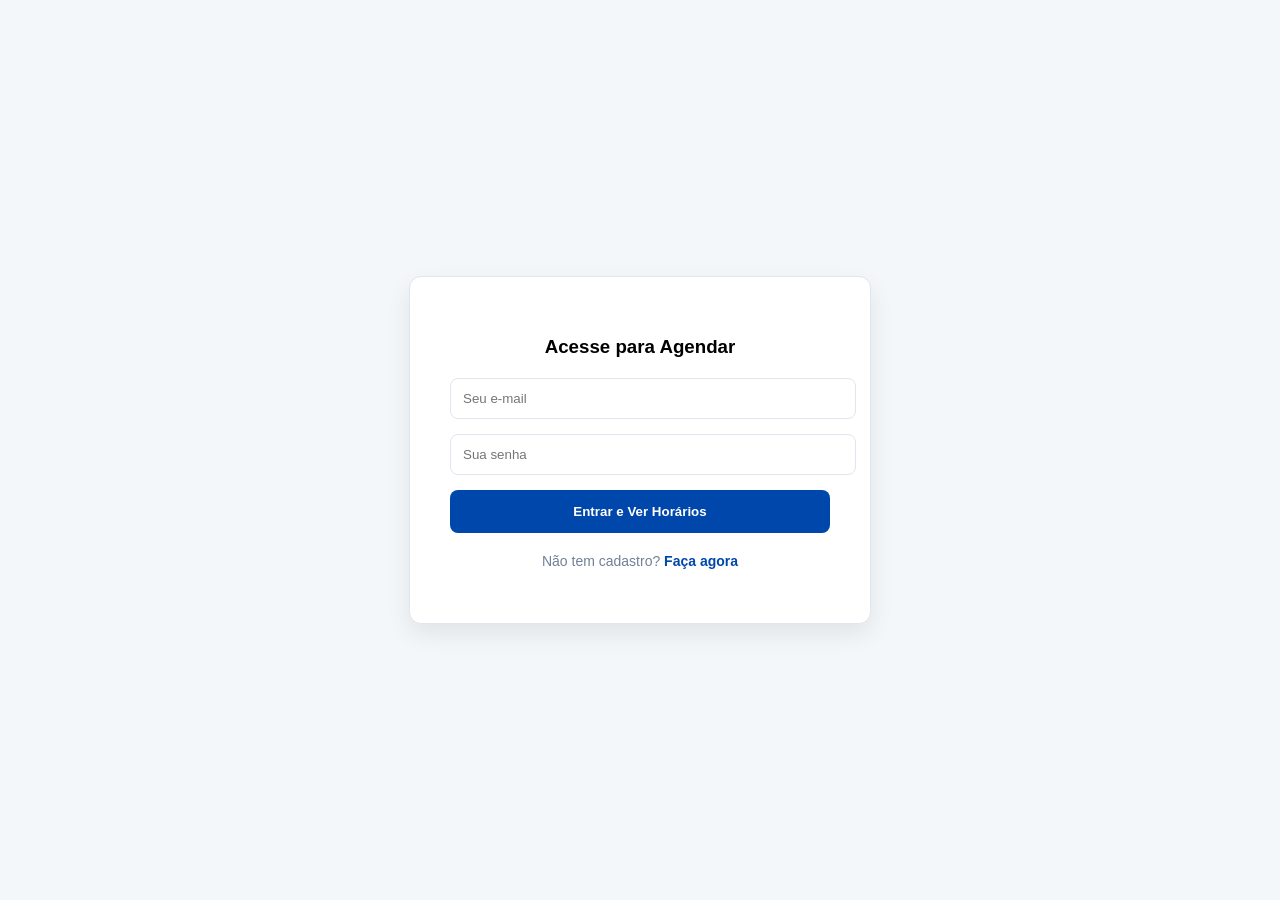
==== agendamento.html @ 19e9120d "Sistema Web de Gestão Médica - Projeto Integrador III" ====
<!DOCTYPE html>
<html lang="pt-br">
<head>
    <meta charset="UTF-8">
    <title>MedGestão | Agendamento</title>
    <link rel="stylesheet" href="temadoportaldeacesso.css">
    <link rel="icon" type="image/png" href="https://cdn-icons-png.flaticon.com/512/2869/2869833.png">
    <style>
        .grade-horarios { display: grid; grid-template-columns: repeat(3, 1fr); gap: 10px; margin-top: 15px; }
        .horario-item { 
            padding: 10px; border: 1px solid #e0e6ed; border-radius: 6px; 
            text-align: center; cursor: pointer; font-size: 14px; transition: 0.3s;
        }
        .horario-item:hover { background: #f0f7ff; border-color: #0047AB; }
        .horario-item.ocupado { background: #f5f5f5; color: #ccc; cursor: not-allowed; border-color: #eee; }
    </style>
</head>
<body class="auth-body">

    <div class="auth-card" id="card-agendamento">
        <div id="passo-login">
            <h3 style="text-align: center; margin-bottom: 20px;">Acesse para Agendar</h3>
            <input type="email" class="auth-input" placeholder="Seu e-mail">
            <input type="password" class="auth-input" placeholder="Sua senha">
            <button class="auth-btn" onclick="liberarAgenda()">Entrar e Ver Horários</button>
            
            <p style="text-align: center; margin-top: 20px; font-size: 14px; color: #718096;">
                Não tem cadastro? <a href="cadastro.html" style="color: #0047AB; font-weight: bold; text-decoration: none;">Faça agora</a>
            </p>
        </div>

        <div id="passo-agenda" style="display: none;">
            <h3 style="margin-bottom: 10px;">Horários Disponíveis</h3>
            <p style="font-size: 13px; color: #718096; margin-bottom: 20px;">Olá, selecione o melhor momento para sua consulta:</p>
            
            <div class="grade-horarios">
                <div class="horario-item">08:00</div>
                <div class="horario-item ocupado">09:00</div> <div class="horario-item">10:00</div>
                <div class="horario-item">14:00</div>
                <div class="horario-item">15:00</div>
                <div class="horario-item ocupado">16:00</div>
            </div>

            <button class="auth-btn" style="margin-top: 25px;" onclick="confirmar()">Confirmar Agendamento</button>
            <button onclick="window.location.href='login.html'" style="background:none; border:none; width:100%; margin-top:15px; color:#718096; cursor:pointer; font-size: 12px;">Sair</button>
        </div>
    </div>

    <script>
        function liberarAgenda() {
            // Aqui o Back-end validaria o usuário. No Front, apenas trocamos a tela:
            document.getElementById('passo-login').style.display = 'none';
            document.getElementById('passo-agenda').style.display = 'block';
            document.getElementById('card-agendamento').style.width = '500px'; // Aumenta o card para a grade
        }
        function confirmar() {
            alert('Agendamento solicitado com sucesso!');
            window.location.href = 'login.html';
        }
    </script>
</body>
</html>
---- temadoportaldeacesso.css ----
/* auth.css - Estilo para Login e Agendamento */

.auth-body {
    margin: 0;
    display: flex;
    justify-content: center;
    align-items: center;
    height: 100vh;
    background-color: #f4f7fa;
    font-family: 'Segoe UI', sans-serif;
}

.auth-card {
    background: white;
    width: 380px;
    padding: 40px;
    border-radius: 12px;
    border: 1px solid #e0e6ed;
    box-shadow: 0 10px 25px rgba(0,0,0,0.08);
    display: flex;
    flex-direction: column; /* Isso garante que tudo fique empilhado! */
}

.auth-input {
    width: 100%;
    padding: 12px;
    margin-bottom: 15px;
    border: 1px solid #e0e6ed;
    border-radius: 8px;
    outline: none;
}

.auth-btn {
    width: 100%;
    background-color: #0047AB;
    color: white;
    border: none;
    padding: 14px;
    border-radius: 8px;
    cursor: pointer;
    font-weight: bold;
}
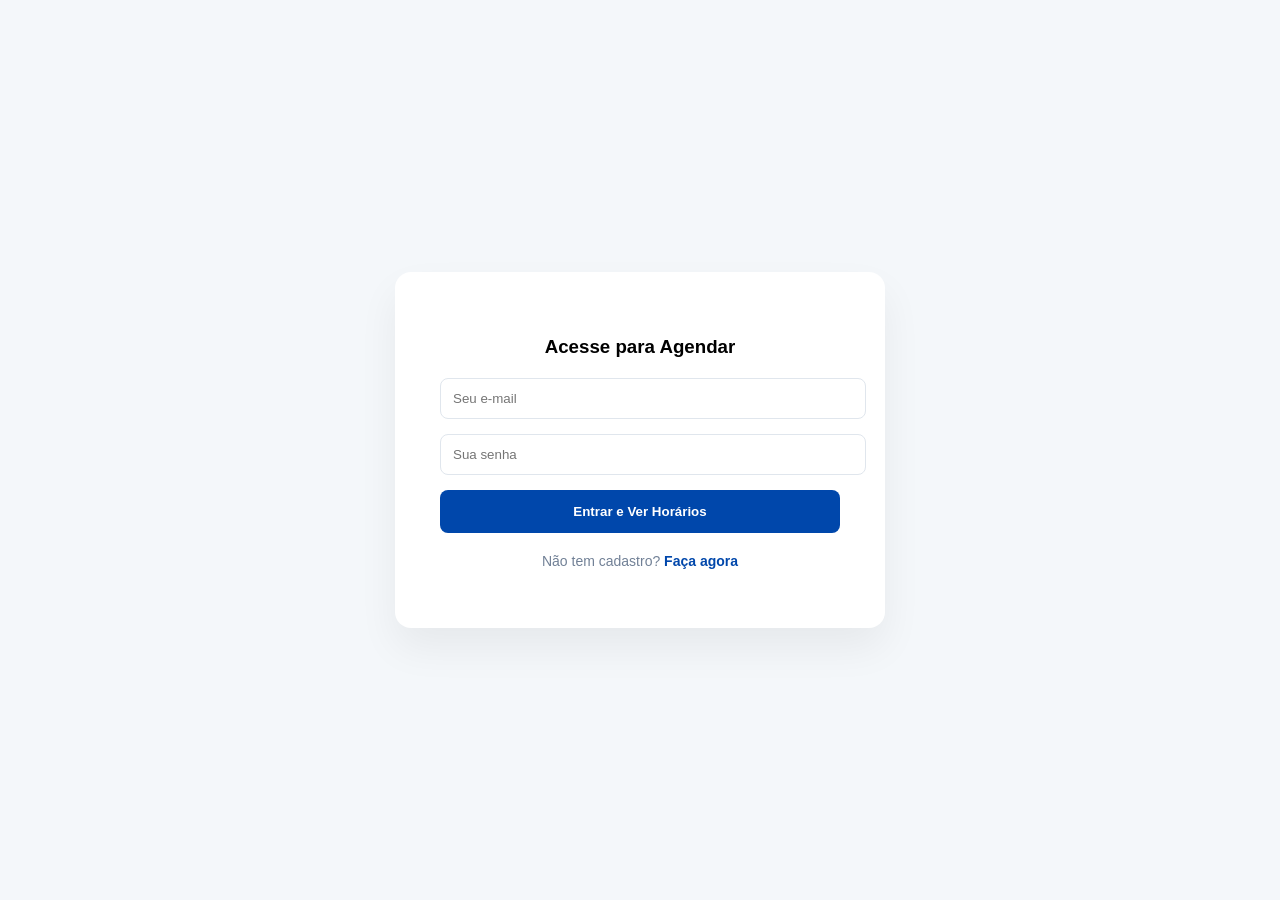
==== commit d66fb949: "Landing Page - Sistema Web de Gestão Médica" ====
--- a/agendamento.html
+++ b/agendamento.html
@@ -2,7 +2,7 @@
 <html lang="pt-br">
 <head>
     <meta charset="UTF-8">
-    <title>MedGestão | Agendamento</title>
+    <title>IntegraMed | Agendamento</title>
     <link rel="stylesheet" href="temadoportaldeacesso.css">
     <link rel="icon" type="image/png" href="https://cdn-icons-png.flaticon.com/512/2869/2869833.png">
     <style>
--- a/temadoportaldeacesso.css
+++ b/temadoportaldeacesso.css
@@ -13,13 +13,13 @@
 
 .auth-card {
     background: white;
-    width: 380px;
-    padding: 40px;
-    border-radius: 12px;
-    border: 1px solid #e0e6ed;
-    box-shadow: 0 10px 25px rgba(0,0,0,0.08);
+    width: 400px; 
+    padding: 45px;
+    border-radius: 16px; 
+    border: none; 
+    box-shadow: 0 20px 40px rgba(0,0,0,0.06); 
     display: flex;
-    flex-direction: column; /* Isso garante que tudo fique empilhado! */
+    flex-direction: column;
 }
 
 .auth-input {
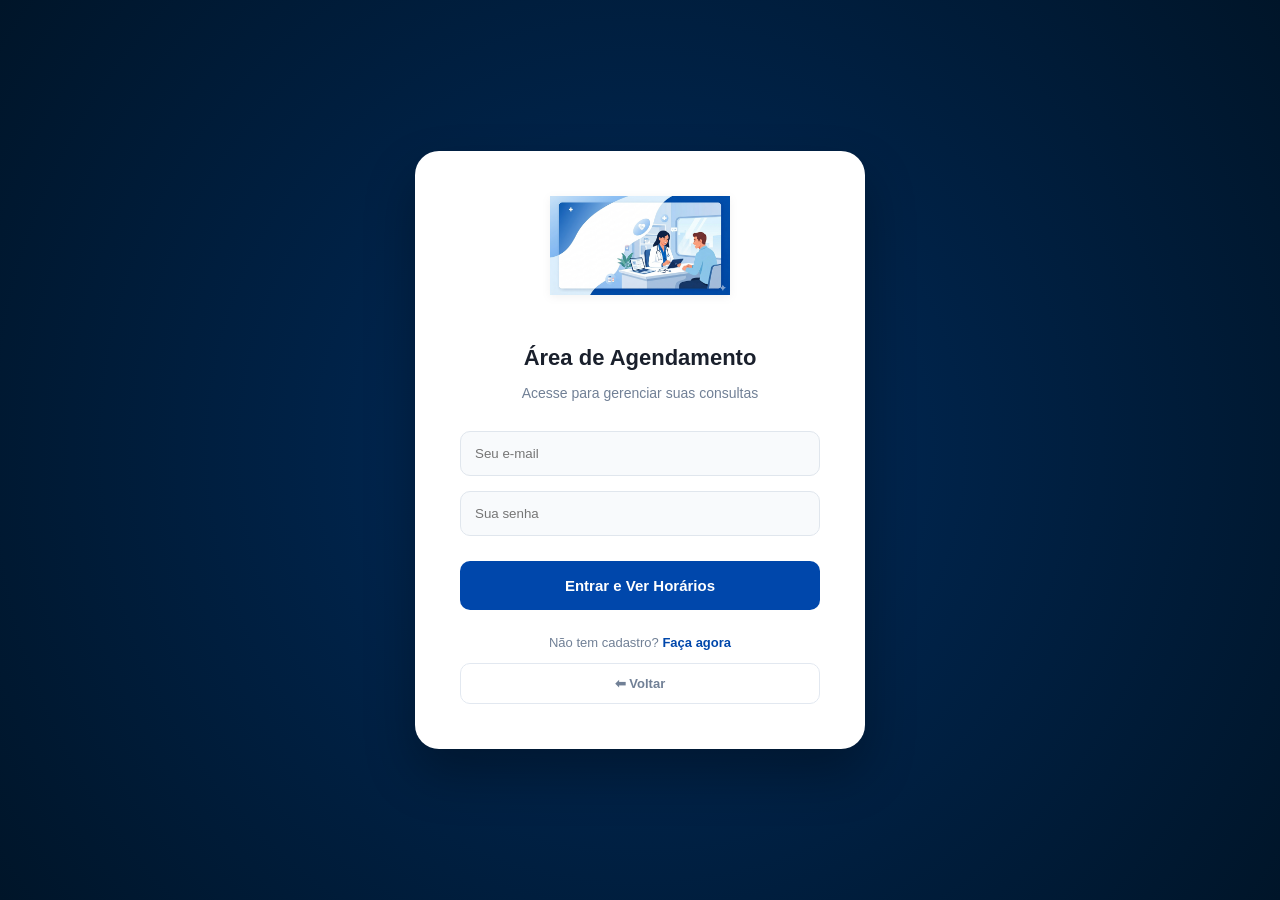
==== commit 88626ec9: "Sistema Web de Gestão Médica Atualizado" ====
--- a/agendamento.html
+++ b/agendamento.html
@@ -1,61 +1,85 @@
+
 <!DOCTYPE html>
 <html lang="pt-br">
 <head>
     <meta charset="UTF-8">
-    <title>IntegraMed | Agendamento</title>
+    <title>IntegraMed | Área de Agendamento</title>
     <link rel="stylesheet" href="temadoportaldeacesso.css">
     <link rel="icon" type="image/png" href="https://cdn-icons-png.flaticon.com/512/2869/2869833.png">
     <style>
-        .grade-horarios { display: grid; grid-template-columns: repeat(3, 1fr); gap: 10px; margin-top: 15px; }
+        /* Estilos específicos da grade que só fazem sentido nesta página */
+        .grade-horarios { 
+            display: grid; 
+            grid-template-columns: repeat(2, 1fr); /* 2 colunas para o card estreito */
+            gap: 12px; 
+            margin-top: 20px; 
+        }
         .horario-item { 
-            padding: 10px; border: 1px solid #e0e6ed; border-radius: 6px; 
-            text-align: center; cursor: pointer; font-size: 14px; transition: 0.3s;
+            padding: 12px; border: 1px solid #e0e6ed; border-radius: 8px; 
+            text-align: center; cursor: pointer; font-size: 14px; font-weight: 600;
+            color: #4a5568; transition: all 0.2s ease;
         }
-        .horario-item:hover { background: #f0f7ff; border-color: #0047AB; }
-        .horario-item.ocupado { background: #f5f5f5; color: #ccc; cursor: not-allowed; border-color: #eee; }
+        .horario-item:hover:not(.ocupado) { background: #f0f7ff; border-color: #0047AB; color: #0047AB; }
+        .horario-item.ocupado { background: #f8fafc; color: #cbd5e0; cursor: not-allowed; text-decoration: line-through; }
     </style>
 </head>
 <body class="auth-body">
 
     <div class="auth-card" id="card-agendamento">
-        <div id="passo-login">
-            <h3 style="text-align: center; margin-bottom: 20px;">Acesse para Agendar</h3>
-            <input type="email" class="auth-input" placeholder="Seu e-mail">
-            <input type="password" class="auth-input" placeholder="Sua senha">
-            <button class="auth-btn" onclick="liberarAgenda()">Entrar e Ver Horários</button>
-            
-            <p style="text-align: center; margin-top: 20px; font-size: 14px; color: #718096;">
-                Não tem cadastro? <a href="cadastro.html" style="color: #0047AB; font-weight: bold; text-decoration: none;">Faça agora</a>
-            </p>
+        
+        <div class="logo-container">
+            <img src="Imagens/PáginaInicial.png" alt="Logo IntegraMed" class="logo-img">
         </div>
 
-        <div id="passo-agenda" style="display: none;">
-            <h3 style="margin-bottom: 10px;">Horários Disponíveis</h3>
-            <p style="font-size: 13px; color: #718096; margin-bottom: 20px;">Olá, selecione o melhor momento para sua consulta:</p>
+        <div class="conteudo-sistema">
             
-            <div class="grade-horarios">
-                <div class="horario-item">08:00</div>
-                <div class="horario-item ocupado">09:00</div> <div class="horario-item">10:00</div>
-                <div class="horario-item">14:00</div>
-                <div class="horario-item">15:00</div>
-                <div class="horario-item ocupado">16:00</div>
+            <div id="passo-login">
+                <h2 class="titulo-sistema">Área de Agendamento</h2>
+                <p class="subtitulo-sistema">Acesse para gerenciar suas consultas</p>
+                
+                <input type="email" class="auth-input" placeholder="Seu e-mail">
+                <input type="password" class="auth-input" placeholder="Sua senha">
+                <button class="auth-btn" onclick="liberarAgenda()">Entrar e Ver Horários</button>
+                
+                <p style="text-align: center; margin-top: 25px; font-size: 13px; color: #718096;">
+                    Não tem cadastro? <a href="cadastro.html" style="color: #0047AB; font-weight: bold; text-decoration: none;">Faça agora</a>
+                </p>
             </div>
 
-            <button class="auth-btn" style="margin-top: 25px;" onclick="confirmar()">Confirmar Agendamento</button>
-            <button onclick="window.location.href='login.html'" style="background:none; border:none; width:100%; margin-top:15px; color:#718096; cursor:pointer; font-size: 12px;">Sair</button>
+            <div id="passo-agenda" style="display: none;">
+                <h2 class="titulo-sistema">Horários Disponíveis</h2>
+                <p class="subtitulo-sistema">Olá, selecione o melhor momento para sua consulta:</p>
+                
+                <div class="grade-horarios">
+                    <div class="horario-item">08:00</div>
+                    <div class="horario-item ocupado">09:00</div> 
+                    <div class="horario-item">10:00</div>
+                    <div class="horario-item">14:00</div>
+                    <div class="horario-item">15:00</div>
+                    <div class="horario-item ocupado">16:00</div>
+                </div>
+
+                <button class="auth-btn" style="margin-top: 30px;" onclick="confirmar()">Confirmar Agendamento</button>
+            </div>
         </div>
+
+        <button onclick="window.location.href='index.html'" class="btn-voltar-sistema">
+         ⬅ Voltar
+        </button>
     </div>
 
     <script>
         function liberarAgenda() {
-            // Aqui o Back-end validaria o usuário. No Front, apenas trocamos a tela:
+            // Transição suave
             document.getElementById('passo-login').style.display = 'none';
             document.getElementById('passo-agenda').style.display = 'block';
-            document.getElementById('card-agendamento').style.width = '500px'; // Aumenta o card para a grade
+            
+            // IMPORTANTE: Removi a linha que alterava a largura para 500px.
+            // O card deve manter sua estética vertical esticada.
         }
         function confirmar() {
             alert('Agendamento solicitado com sucesso!');
-            window.location.href = 'login.html';
+            window.location.href = 'index.html';
         }
     </script>
 </body>
--- a/temadoportaldeacesso.css
+++ b/temadoportaldeacesso.css
@@ -1,34 +1,94 @@
 
-/* auth.css - Estilo para Login e Agendamento */
+/*  Estilo Profissional da Área de Agendamento */
 
 .auth-body {
     margin: 0;
     display: flex;
     justify-content: center;
     align-items: center;
-    height: 100vh;
-    background-color: #f4f7fa;
-    font-family: 'Segoe UI', sans-serif;
+    min-height: 100vh;
+    background-color: #001a3d; 
+    background: radial-gradient(circle at center, #002b5c 0%, #001529 100%);
+    font-family: 'Segoe UI', Tahoma, Geneva, Verdana, sans-serif;
 }
 
 .auth-card {
     background: white;
-    width: 400px; 
+    width: 360px; 
+    min-height: 10px; 
     padding: 45px;
-    border-radius: 16px; 
-    border: none; 
-    box-shadow: 0 20px 40px rgba(0,0,0,0.06); 
+    border-radius: 24px; 
+    box-shadow: 0 25px 50px rgba(0, 0, 0, 0.3); 
     display: flex;
     flex-direction: column;
+    position: relative;
+    overflow: hidden;
+}
+
+.auth-card img {
+    display: block;   
+    margin: 0 auto;   
+    max-width: 180px;
+    margin-bottom: 20px;
+}
+
+.btn-voltar-sistema {
+    background: transparent;
+    border: 1px solid #e2e8f0; /* Borda bem fininha */
+    color: #718096; /* Cinza discreto */
+    padding: 12px;
+    border-radius: 10px;
+    cursor: pointer;
+    font-size: 13px;
+    font-weight: 600;
+    text-align: center;
+    width: 100%;
+    margin-top: auto; /* Joga ele lá para o final do card esticado */
+    transition: all 0.3s ease;
+}
+
+.btn-voltar-sistema:hover {
+    background-color: #bfdbfa; /* Um tom bem leve de vermelho/alerta */
+    border-color: #bfdbfa;
+    color: #0047AB;;
+}
+
+/* Logo */
+
+.logo-container {
+    width: 100%;
+    height: auto;
+    margin-bottom: 30px;
+    display: flex;
+    justify-content: center;
+    align-items: center;
+    background: none;
+    border: none;
+}
+
+.logo-img {
+    max-width: 220px; /* Ajuste esse valor dependendo do tamanho da sua imagem */
+    height: auto;
+    object-fit: contain;
+    /* Adiciona uma leve suavidade se a imagem tiver bordas serrilhadas */
+    filter: drop-shadow(0 2px 4px rgba(0,0,0,0.05));
 }
 
 .auth-input {
     width: 100%;
-    padding: 12px;
+    padding: 14px;
     margin-bottom: 15px;
     border: 1px solid #e0e6ed;
-    border-radius: 8px;
+    border-radius: 10px;
     outline: none;
+    background-color: #f8fafc;
+    box-sizing: border-box; 
+    transition: border-color 0.3s;
+}
+
+.auth-input:focus {
+    border-color: #0047AB;
+    background-color: #fff;
 }
 
 .auth-btn {
@@ -36,8 +96,32 @@
     background-color: #0047AB;
     color: white;
     border: none;
-    padding: 14px;
-    border-radius: 8px;
+    padding: 16px;
+    border-radius: 10px;
     cursor: pointer;
     font-weight: bold;
+    font-size: 15px;
+    margin-top: 10px;
+    transition: background 0.3s;
+}
+
+.auth-btn:hover {
+    background-color: #003580;
+}
+
+/* Títulos e Subtítulos padrão do Sistema */
+
+.titulo-sistema {
+    text-align: center;
+    font-size: 22px;
+    color: #1a202c;
+    margin: 0 0 8px 0;
+    font-weight: 700;
+}
+
+.subtitulo-sistema {
+    text-align: center;
+    font-size: 14px;
+    color: #718096;
+    margin-bottom: 30px;
 }
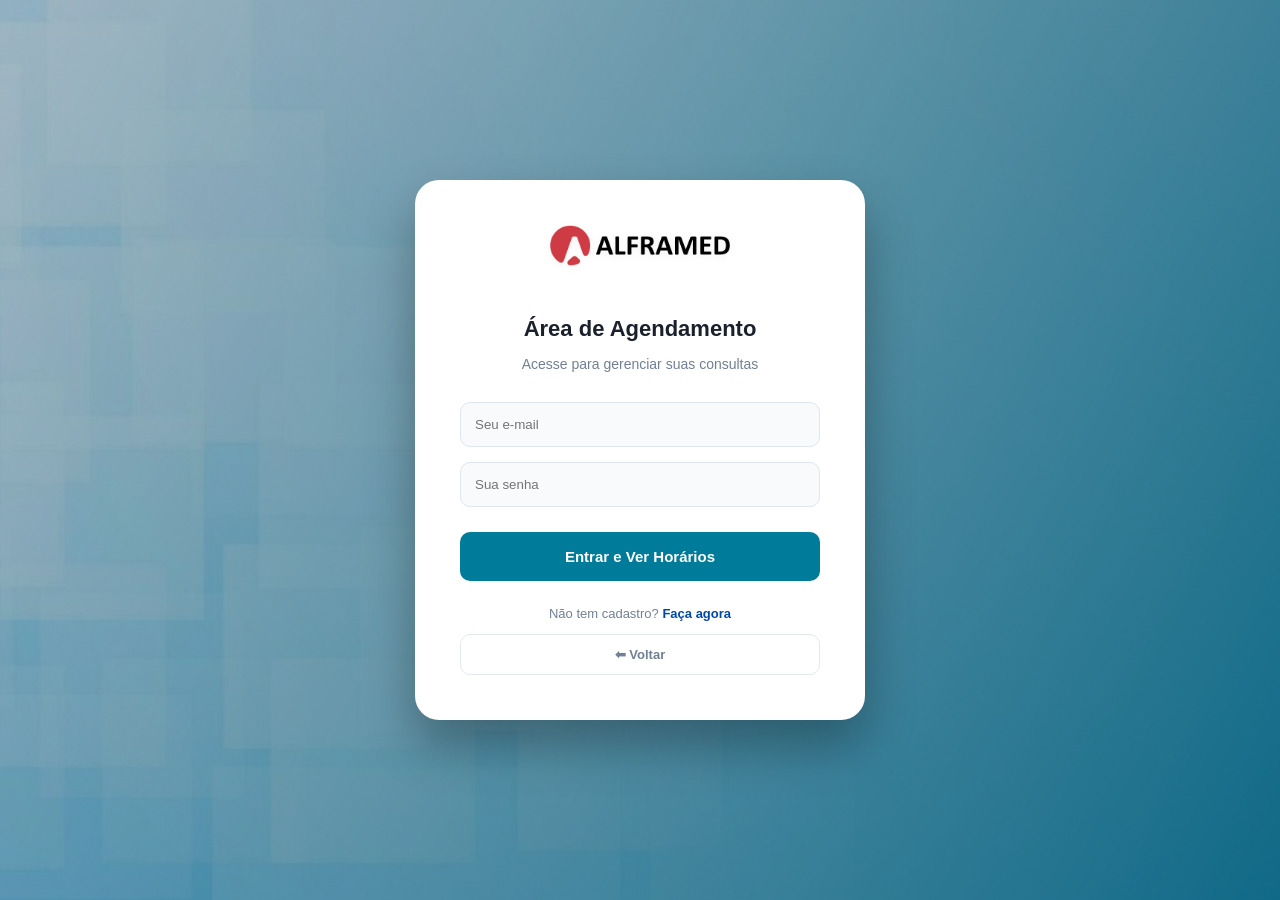
==== commit 7eebe50b: "Ajustes visuais" ====
--- a/agendamento.html
+++ b/agendamento.html
@@ -3,9 +3,14 @@
 <html lang="pt-br">
 <head>
     <meta charset="UTF-8">
-    <title>IntegraMed | Área de Agendamento</title>
-    <link rel="stylesheet" href="temadoportaldeacesso.css">
-    <link rel="icon" type="image/png" href="https://cdn-icons-png.flaticon.com/512/2869/2869833.png">
+    <title>AlfraMed | Área de Agendamento</title>
+    <link rel="stylesheet" href="temadoportaldeacesso.css?v=20260403">
+    <link rel="shortcut icon" type="image/png" href="/Imagens/favicon_32.png?v=2">
+    <link rel="icon" type="image/png" sizes="48x48" href="/Imagens/favicon_48.png?v=2">
+    <link rel="icon" type="image/png" sizes="32x32" href="/Imagens/favicon_32.png?v=2">
+    <link rel="icon" type="image/png" sizes="16x16" href="/Imagens/favicon_16.png?v=2">
+    <link rel="apple-touch-icon" sizes="180x180" href="/Imagens/apple-touch-icon.png?v=2">
+    <meta name="theme-color" content="#007B9A">
     <style>
         /* Estilos específicos da grade que só fazem sentido nesta página */
         .grade-horarios { 
@@ -28,7 +33,7 @@
     <div class="auth-card" id="card-agendamento">
         
         <div class="logo-container">
-            <img src="Imagens/PáginaInicial.png" alt="Logo IntegraMed" class="logo-img">
+            <img src="Imagens/logo_alframed_red.png" alt="Logo AlfraMed" class="logo-img">
         </div>
 
         <div class="conteudo-sistema">
--- a/temadoportaldeacesso.css
+++ b/temadoportaldeacesso.css
@@ -7,8 +7,10 @@
     justify-content: center;
     align-items: center;
     min-height: 100vh;
-    background-color: #001a3d; 
-    background: radial-gradient(circle at center, #002b5c 0%, #001529 100%);
+    background:
+        linear-gradient(rgba(10, 35, 66, 0.28), rgba(10, 35, 66, 0.28)),
+        url('/Imagens/background.png') center center / cover no-repeat;
+    background-attachment: fixed;
     font-family: 'Segoe UI', Tahoma, Geneva, Verdana, sans-serif;
 }
 
@@ -87,13 +89,13 @@
 }
 
 .auth-input:focus {
-    border-color: #0047AB;
+    border-color: #007B9A;
     background-color: #fff;
 }
 
 .auth-btn {
     width: 100%;
-    background-color: #0047AB;
+    background-color: #007B9A;
     color: white;
     border: none;
     padding: 16px;
@@ -106,7 +108,7 @@
 }
 
 .auth-btn:hover {
-    background-color: #003580;
+    background-color: #006b85;
 }
 
 /* Títulos e Subtítulos padrão do Sistema */
